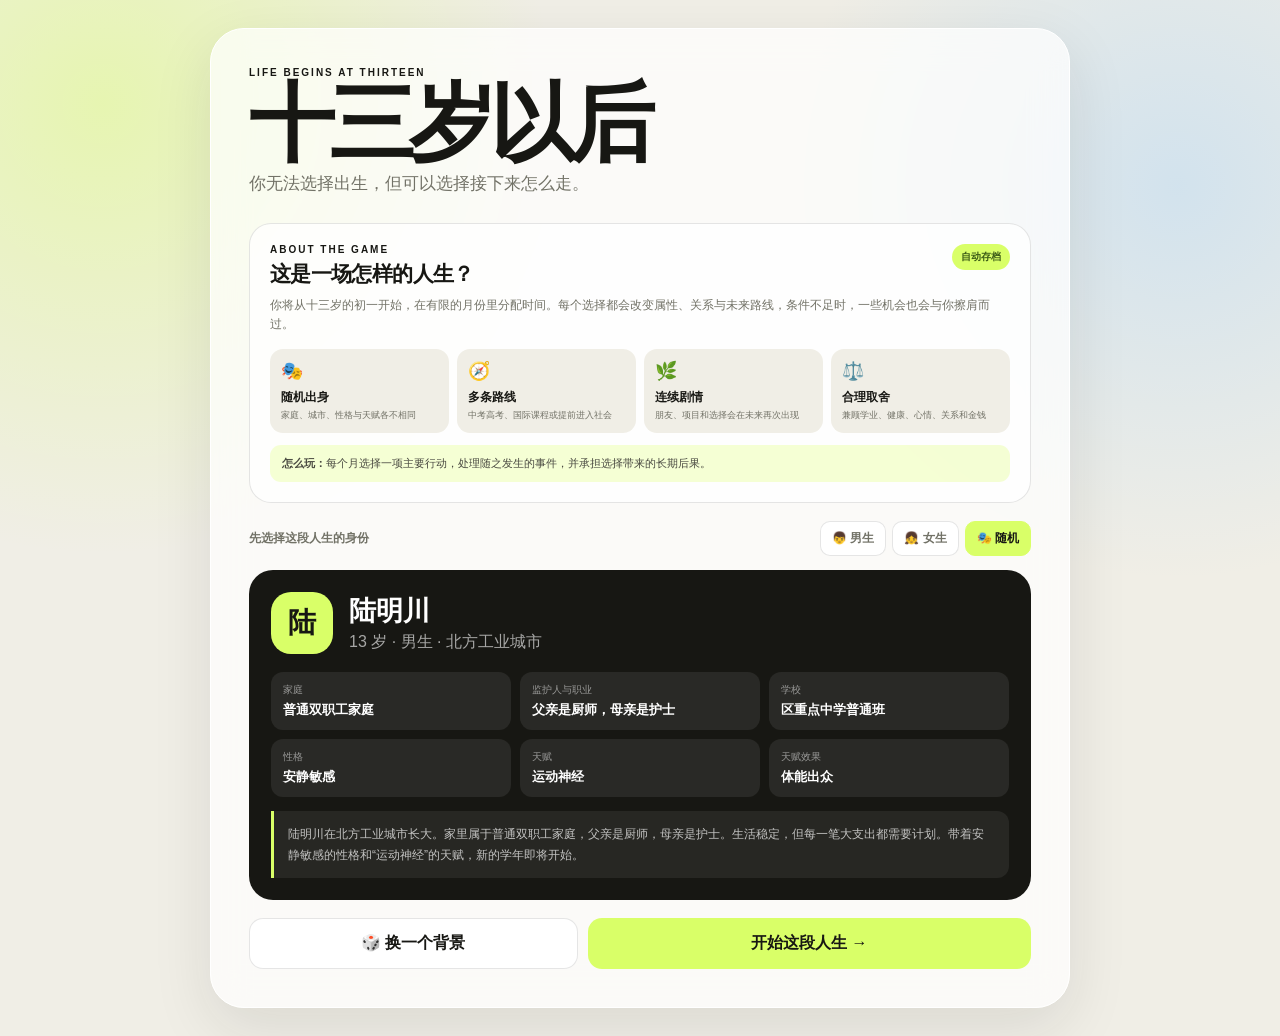
==== life-simulator-v015/index.html @ 071ec34c "Publish v0.15 mobile page" ====
<!doctype html>
<html lang="zh-CN" translate="no" class="notranslate">
<head>
  <meta charset="UTF-8">
  <meta http-equiv="Content-Language" content="zh-CN">
  <meta name="google" content="notranslate">
  <meta name="viewport" content="width=device-width, initial-scale=1.0, viewport-fit=cover">
  <meta name="theme-color" content="#171713">
  <title>十三岁以后｜人生模拟器 v0.15.0</title>
  <meta name="description" content="《十三岁以后》v0.15.0：新增职业技能树与职业专精。">
  <link rel="stylesheet" href="../life-simulator/assets/css/styles.css?v=0.13.0">
</head>
<body>
  <main id="setupScreen" class="setup-screen">
    <section class="intro-card">
      <p class="eyebrow">LIFE BEGINS AT THIRTEEN</p>
      <h1>十三岁以后</h1>
      <p class="lead">你无法选择出生，但可以选择接下来怎么走。</p>
      <section class="game-introduction" aria-labelledby="gameIntroTitle">
        <div class="intro-heading"><div><p class="eyebrow">ABOUT THE GAME</p><h2 id="gameIntroTitle">这是一场怎样的人生？</h2></div><span class="intro-badge">自动存档</span></div>
        <p class="intro-summary">你将从十三岁的初一开始，在有限的月份里分配时间。每个选择都会改变属性、关系与未来路线，条件不足时，一些机会也会与你擦肩而过。</p>
        <div class="intro-features">
          <div><span>🎭</span><strong>随机出身</strong><small>家庭、城市、性格与天赋各不相同</small></div>
          <div><span>🧭</span><strong>多条路线</strong><small>中考高考、国际课程或提前进入社会</small></div>
          <div><span>🌿</span><strong>连续剧情</strong><small>朋友、项目和选择会在未来再次出现</small></div>
          <div><span>⚖️</span><strong>合理取舍</strong><small>兼顾学业、健康、心情、关系和金钱</small></div>
        </div>
        <p class="intro-tip"><strong>怎么玩：</strong>每个月选择一项主要行动，处理随之发生的事件，并承担选择带来的长期后果。</p>
      </section>
      <section class="identity-picker" aria-label="选择人物身份"><span>先选择这段人生的身份</span><div class="identity-options"><button class="identity-button" data-identity="boy" type="button">👦 男生</button><button class="identity-button" data-identity="girl" type="button">👧 女生</button><button class="identity-button active" data-identity="random" type="button">🎭 随机</button></div></section>
      <div id="originCard" class="origin-card"></div>
      <div class="setup-actions"><button id="rerollButton" class="button ghost" type="button">🎲 换一个背景</button><button id="startButton" class="button primary" type="button">开始这段人生 →</button></div>
    </section>
  </main>
  <main id="gameScreen" class="game-screen hidden">
    <header class="topbar"><div><p class="eyebrow">THIRTEEN AND BEYOND</p><h2>十三岁以后</h2></div><div class="topbar-actions"><span id="saveStatus">已自动保存</span><button id="restartButton" class="icon-button" type="button" title="重新开始">↻</button></div></header>
    <section class="dashboard">
      <aside class="profile-panel panel"><div class="avatar" id="avatar">林</div><div class="profile-copy"><p id="lifeStage" class="stage-label">初一 · 九月</p><h1 id="characterName">林知夏</h1><p id="characterLine" class="muted"></p></div><div id="backgroundTags" class="tag-list"></div><div id="goalProgress" class="goals-panel"></div><div class="family-box"><span>家庭情况</span><strong id="familySummary"></strong></div></aside>
      <section class="play-area"><div id="statsGrid" class="stats-grid panel"></div><section class="action-panel panel"><div class="section-heading"><div><p class="eyebrow">THIS MONTH</p><h2>这个月，你把时间花在哪里？</h2></div><span id="monthHint" class="month-hint">选择一项行动推进时间</span></div><div id="actionGrid" class="action-grid"></div></section></section>
      <aside class="memory-panel panel"><div class="section-heading compact"><div><p class="eyebrow">MEMORIES</p><h2>人生记录</h2></div><span id="turnCount" class="turn-count">0 个月</span></div><ol id="memoryList" class="memory-list"></ol></aside>
    </section>
  </main>
  <section id="eventModal" class="event-modal hidden" aria-modal="true" role="dialog"><article class="event-card"><span id="eventIcon" class="event-icon">✦</span><p class="eyebrow">LIFE EVENT</p><h2 id="eventTitle"></h2><p id="eventStory" class="event-story"></p><div id="eventOutcome" class="event-outcome hidden"></div><div id="eventChoices" class="event-choices"></div></article></section>
  <script src="../life-simulator/assets/js/app.js?v=0.13.0"></script>
  <script src="../life-simulator/assets/js/v014-risk.js?v=0.14.0"></script>
  <script src="../life-simulator/assets/js/v014-start.js?v=0.14.1"></script>
  <script src="../life-simulator/assets/js/v014-afterstart.js?v=0.14.2"></script>
  <script src="../life-simulator/assets/js/v015-skill.js?v=0.15.0"></script>
</body>
</html>
---- life-simulator/assets/css/styles.css ----
:root {
  --ink: #171713;
  --paper: #f0eee6;
  --card: rgba(255,255,255,.8);
  --muted: #727267;
  --line: rgba(23,23,19,.11);
  --lime: #d9ff68;
  --orange: #ff9f5a;
  --blue: #8dc8ff;
  --pink: #ff9db5;
  --shadow: 0 20px 60px rgba(34,33,27,.1);
}

* { box-sizing: border-box; }
html, body { min-height: 100%; }
body {
  margin: 0;
  color: var(--ink);
  font-family: "Microsoft YaHei", "PingFang SC", sans-serif;
  background:
    radial-gradient(circle at 8% 10%, rgba(217,255,104,.42), transparent 30%),
    radial-gradient(circle at 92% 18%, rgba(141,200,255,.3), transparent 27%),
    var(--paper);
}
button { font: inherit; cursor: pointer; }
h1, h2, p { margin-top: 0; }
.hidden { display: none !important; }
.eyebrow { margin-bottom: 5px; font-size: 10px; font-weight: 900; letter-spacing: .2em; }
.muted { color: var(--muted); }

.setup-screen { min-height: 100vh; padding: 28px; display: grid; place-items: center; }
.intro-card { width: 100%; max-width: 860px; min-width: 0; padding: 38px; background: rgba(255,255,255,.72); border: 1px solid white; border-radius: 34px; box-shadow: var(--shadow); backdrop-filter: blur(18px); }
.intro-card > h1 { margin-bottom: 7px; font-size: clamp(48px, 9vw, 86px); letter-spacing: -.07em; line-height: .95; }
.lead { margin-bottom: 28px; color: var(--muted); font-size: 17px; }
.game-introduction { margin-bottom: 18px; padding: 20px; background: rgba(255,255,255,.75); border: 1px solid var(--line); border-radius: 22px; }
.intro-heading { display: flex; align-items: flex-start; justify-content: space-between; gap: 14px; }
.intro-heading h2 { margin-bottom: 8px; font-size: 21px; letter-spacing: -.03em; }
.intro-badge { flex: 0 0 auto; padding: 6px 9px; color: #3d5d17; background: var(--lime); border-radius: 999px; font-size: 10px; font-weight: 900; }
.intro-summary { margin-bottom: 14px; color: var(--muted); font-size: 12px; line-height: 1.65; }
.intro-features { display: grid; grid-template-columns: repeat(4, minmax(0, 1fr)); gap: 8px; }
.intro-features > div { min-width: 0; padding: 11px; background: var(--paper); border-radius: 13px; }
.intro-features span { display: block; margin-bottom: 7px; font-size: 18px; }
.intro-features strong { display: block; margin-bottom: 3px; font-size: 12px; }
.intro-features small { display: block; color: var(--muted); font-size: 9px; line-height: 1.45; }
.intro-tip { margin: 12px 0 0; padding: 10px 12px; color: #494940; background: rgba(217,255,104,.28); border-radius: 11px; font-size: 11px; line-height: 1.55; }
.identity-picker { margin-bottom: 14px; display: flex; align-items: center; justify-content: space-between; gap: 12px; }
.identity-picker > span { color: var(--muted); font-size: 12px; font-weight: 800; }
.identity-options { display: flex; gap: 6px; }
.identity-button { padding: 8px 11px; color: var(--muted); background: white; border: 1px solid var(--line); border-radius: 10px; font-size: 12px; font-weight: 800; }
.identity-button.active { color: var(--ink); background: var(--lime); border-color: var(--lime); }
.origin-card { min-width: 0; overflow: hidden; padding: 22px; background: var(--ink); color: white; border-radius: 24px; }
.origin-main { display: flex; align-items: center; gap: 16px; margin-bottom: 18px; }
.origin-main > div:last-child { min-width: 0; }
.origin-avatar { width: 62px; height: 62px; display: grid; place-items: center; flex: 0 0 auto; color: var(--ink); background: var(--lime); border-radius: 20px; font-size: 28px; font-weight: 900; }
.origin-main h2 { margin-bottom: 3px; font-size: 27px; }
.origin-main p { margin-bottom: 0; overflow-wrap: anywhere; color: rgba(255,255,255,.62); }
.origin-grid { display: grid; grid-template-columns: repeat(3, minmax(0, 1fr)); gap: 9px; }
.origin-detail { min-width: 0; padding: 11px 12px; background: rgba(255,255,255,.08); border-radius: 12px; }
.origin-detail span { display: block; margin-bottom: 4px; color: rgba(255,255,255,.52); font-size: 10px; }
.origin-detail strong { display: block; overflow-wrap: anywhere; font-size: 13px; }
.origin-story { margin: 14px 0 0; padding: 13px 14px; color: rgba(255,255,255,.72); background: rgba(255,255,255,.07); border-left: 3px solid var(--lime); border-radius: 0 12px 12px 0; font-size: 12px; line-height: 1.7; }
.setup-actions { margin-top: 18px; display: grid; grid-template-columns: 1fr 1.35fr; gap: 10px; }
.button { padding: 14px 18px; border: 0; border-radius: 14px; font-weight: 900; }
.button.primary { color: var(--ink); background: var(--lime); }
.button.ghost { color: var(--ink); background: white; border: 1px solid var(--line); }

.game-screen { width: min(1500px, calc(100% - 28px)); min-height: 100vh; margin: 0 auto; padding: 14px 0; }
.topbar { height: 60px; display: flex; align-items: center; justify-content: space-between; }
.topbar h2 { margin-bottom: 0; font-size: 24px; letter-spacing: -.04em; }
.topbar-actions { display: flex; align-items: center; gap: 10px; color: var(--muted); font-size: 11px; }
.icon-button { width: 36px; height: 36px; padding: 0; border: 1px solid var(--line); border-radius: 11px; background: rgba(255,255,255,.7); font-size: 20px; }
.dashboard { height: calc(100vh - 88px); display: grid; grid-template-columns: 240px minmax(0, 1fr) 310px; gap: 12px; }
.panel { min-height: 0; padding: 18px; background: var(--card); border: 1px solid white; border-radius: 24px; box-shadow: var(--shadow); backdrop-filter: blur(14px); }

.profile-panel { display: flex; flex-direction: column; }
.avatar { width: 64px; height: 64px; display: grid; place-items: center; margin-bottom: 18px; color: var(--ink); background: var(--lime); border-radius: 20px; font-size: 29px; font-weight: 900; }
.stage-label { width: fit-content; margin-bottom: 8px; padding: 5px 8px; background: var(--ink); color: white; border-radius: 8px; font-size: 11px; font-weight: 800; }
.profile-copy h1 { margin-bottom: 7px; font-size: 31px; letter-spacing: -.05em; }
.profile-copy p { font-size: 12px; line-height: 1.65; }
.tag-list { display: flex; flex-wrap: wrap; gap: 6px; margin-top: 10px; }
.tag { padding: 6px 8px; color: #54544c; background: white; border: 1px solid var(--line); border-radius: 9px; font-size: 11px; font-weight: 700; }
.family-box { margin-top: auto; padding: 14px; background: #e9e5d8; border-radius: 15px; }
.family-box span { display: block; margin-bottom: 5px; color: var(--muted); font-size: 10px; }
.family-box strong { font-size: 12px; line-height: 1.5; }

.play-area { min-width: 0; min-height: 0; display: grid; grid-template-rows: 138px minmax(0, 1fr); gap: 12px; }
.stats-grid { display: grid; grid-template-columns: repeat(6, 1fr); gap: 8px; }
.stat { min-width: 0; padding: 12px; background: white; border: 1px solid var(--line); border-radius: 14px; }
.stat-head { display: flex; align-items: center; justify-content: space-between; gap: 5px; }
.stat-name { color: var(--muted); font-size: 11px; font-weight: 800; }
.stat-value { margin: 7px 0 9px; font-size: 24px; font-weight: 900; }
.stat-bar { height: 5px; overflow: hidden; background: #eceae3; border-radius: 99px; }
.stat-bar i { height: 100%; display: block; border-radius: inherit; background: var(--stat-color, var(--lime)); }

.action-panel { overflow: hidden; }
.section-heading { display: flex; justify-content: space-between; align-items: center; gap: 12px; margin-bottom: 14px; }
.section-heading h2 { margin-bottom: 0; font-size: 19px; }
.section-heading.compact { margin-bottom: 9px; }
.month-hint, .turn-count { color: var(--muted); font-size: 10px; }
.action-grid { height: calc(100% - 58px); display: grid; grid-template-columns: repeat(2, 1fr); grid-template-rows: repeat(3, 1fr); gap: 9px; }
.action-card { min-height: 0; padding: 14px; display: grid; grid-template-columns: 38px 1fr auto; gap: 10px; align-items: center; text-align: left; color: var(--ink); background: white; border: 1px solid var(--line); border-radius: 15px; transition: .15s ease; }
.action-card:hover { transform: translateY(-2px); border-color: rgba(23,23,19,.25); box-shadow: 0 9px 18px rgba(30,30,25,.08); }
.action-card:disabled { cursor: not-allowed; opacity: .48; filter: grayscale(.35); box-shadow: none; transform: none; }
.action-icon { width: 38px; height: 38px; display: grid; place-items: center; border-radius: 12px; background: var(--action-color, #eee); font-size: 18px; }
.action-copy strong { display: block; margin-bottom: 3px; font-size: 13px; }
.action-copy small { color: var(--muted); font-size: 10px; }
.action-cost { max-width: 112px; color: var(--ink); font-size: 10px; font-weight: 900; line-height: 1.45; text-align: right; }
.action-cost small { display: block; color: var(--muted); font-size: 9px; font-weight: 500; }

.memory-panel { overflow: hidden; }
.memory-list { height: calc(100% - 48px); margin: 0; padding: 0; display: flex; flex-direction: column; gap: 7px; list-style: none; overflow: hidden; }
.memory-item { padding: 10px 11px; border-left: 3px solid var(--item-color, var(--lime)); background: white; border-radius: 0 11px 11px 0; }
.memory-item time { display: block; margin-bottom: 3px; color: var(--muted); font-size: 9px; }
.memory-item p { margin-bottom: 0; font-size: 11px; line-height: 1.45; }
.memory-empty { margin: auto; color: var(--muted); text-align: center; font-size: 12px; }

.event-modal { position: fixed; z-index: 20; inset: 0; padding: 20px; display: grid; place-items: center; background: rgba(18,18,15,.58); backdrop-filter: blur(9px); }
.event-card { width: min(570px, 100%); padding: 30px; background: #fbfaf5; border-radius: 28px; box-shadow: 0 28px 90px rgba(0,0,0,.28); }
.event-icon { width: 52px; height: 52px; display: grid; place-items: center; margin-bottom: 18px; background: var(--lime); border-radius: 17px; font-size: 24px; }
.event-card h2 { margin-bottom: 10px; font-size: 27px; letter-spacing: -.04em; }
.event-story { color: var(--muted); line-height: 1.7; }
.event-outcome { display: flex; flex-wrap: wrap; gap: 7px; margin-top: 16px; }
.effect-chip { padding: 7px 10px; border-radius: 9px; font-size: 12px; font-weight: 900; }
.effect-chip.positive { color: #286d47; background: #dcf1e3; }
.effect-chip.negative { color: #9b4039; background: #f4dfdc; }
.effect-chip.neutral { color: var(--muted); background: #eceae3; }
.event-choices { display: grid; gap: 8px; margin-top: 20px; }
.choice-button { padding: 13px 15px; display: flex; justify-content: space-between; gap: 10px; text-align: left; color: var(--ink); background: white; border: 1px solid var(--line); border-radius: 13px; font-weight: 800; }
.choice-button:hover { border-color: var(--ink); }
.choice-button:disabled { cursor: not-allowed; color: #8b8b84; background: #f2f2ed; border-color: #deded6; }
.choice-button.escape-choice { color: #4c563b; background: #eff6dd; border-color: #cfdda9; }
.choice-arrow { color: var(--muted); font-weight: 500; }

@media (max-width: 1050px) {
  .dashboard { height: auto; grid-template-columns: 220px 1fr; }
  .memory-panel { grid-column: 1 / -1; min-height: 250px; }
  .memory-list { height: auto; display: grid; grid-template-columns: repeat(3, 1fr); }
}

@media (max-width: 720px), (max-device-width: 720px) {
  html, body { width: 100%; overflow-x: clip; }
  .setup-screen { min-width: 0; display: block; padding: max(12px, env(safe-area-inset-top)) 12px max(12px, env(safe-area-inset-bottom)); }
  .intro-card { width: 100%; max-width: 100%; min-width: 0; margin: 0 auto; overflow: hidden; padding: 22px 16px; border-radius: 24px; }
  .intro-card > h1 { font-size: clamp(43px, 14vw, 58px); }
  .lead { margin-bottom: 20px; font-size: 14px; }
  .game-introduction { margin-bottom: 14px; padding: 14px; border-radius: 18px; }
  .intro-heading h2 { font-size: 18px; }
  .intro-summary { font-size: 11px; }
  .intro-features { grid-template-columns: repeat(2, minmax(0, 1fr)); gap: 6px; }
  .intro-features > div { padding: 9px; }
  .intro-features span { display: inline; margin: 0 4px 0 0; font-size: 15px; }
  .intro-features strong { display: inline; font-size: 11px; }
  .intro-features small { margin-top: 3px; font-size: 8px; }
  .intro-tip { padding: 9px 10px; font-size: 10px; }
  .origin-grid { grid-template-columns: repeat(2, minmax(0, 1fr)); }
  .identity-picker { align-items: stretch; flex-direction: column; }
  .identity-options { width: 100%; min-width: 0; display: grid; grid-template-columns: repeat(3, minmax(0, 1fr)); }
  .identity-button { min-width: 0; padding: 8px 4px; white-space: nowrap; }
  .origin-card { width: 100%; min-width: 0; padding: 18px; border-radius: 21px; }
  .origin-main { gap: 12px; margin-bottom: 14px; }
  .origin-avatar { width: 54px; height: 54px; border-radius: 17px; font-size: 24px; }
  .origin-main h2 { font-size: 24px; }
  .origin-main p { font-size: 12px; }
  .origin-detail { min-width: 0; padding: 9px 10px; }
  .origin-detail strong { font-size: 12px; line-height: 1.45; word-break: break-word; }
  .origin-story { max-height: 105px; overflow-y: auto; padding: 11px 12px; font-size: 11px; line-height: 1.6; }
  .setup-actions { grid-template-columns: 1fr; }
  .button { min-height: 48px; }
  .game-screen { width: min(calc(100% - 16px), 600px); padding: max(4px, env(safe-area-inset-top)) 0 max(10px, env(safe-area-inset-bottom)); }
  .topbar { height: 52px; padding: 0 3px; }
  .topbar h2 { font-size: 20px; }
  .topbar-actions { gap: 6px; }
  .topbar-actions > span { display: none; }
  .dashboard { display: block; }
  .panel { margin-bottom: 8px; padding: 12px; border-radius: 18px; box-shadow: 0 10px 30px rgba(34,33,27,.08); }
  .profile-panel { display: grid; grid-template-columns: 50px minmax(0, 1fr); gap: 0 11px; }
  .avatar { width: 48px; height: 48px; margin: 0; border-radius: 15px; font-size: 23px; }
  .stage-label { margin-bottom: 4px; padding: 3px 6px; font-size: 9px; }
  .profile-copy h1 { margin-bottom: 2px; font-size: 24px; }
  .profile-copy p { margin-bottom: 0; font-size: 10px; line-height: 1.4; }
  .tag-list, .family-box { grid-column: 1 / -1; }
  .tag-list { flex-wrap: nowrap; margin: 9px -12px 0; padding: 0 12px 3px; overflow-x: auto; scrollbar-width: none; }
  .tag-list::-webkit-scrollbar { display: none; }
  .tag { flex: 0 0 auto; padding: 5px 7px; font-size: 9px; }
  .family-box { margin-top: 7px; padding: 9px 10px; }
  .family-box span { margin-bottom: 2px; }
  .family-box strong { display: -webkit-box; overflow: hidden; font-size: 10px; line-height: 1.45; -webkit-line-clamp: 2; -webkit-box-orient: vertical; }
  .play-area { display: block; }
  .stats-grid { grid-template-columns: repeat(3, minmax(0, 1fr)); gap: 6px; }
  .stat { padding: 8px 9px; border-radius: 12px; }
  .stat-name { font-size: 9px; }
  .stat-value { margin: 3px 0 5px; font-size: 19px; }
  .stat-bar { height: 4px; }
  .action-panel { min-height: 0; overflow: visible; }
  .action-grid { height: auto; grid-template-columns: repeat(2, minmax(0, 1fr)); grid-template-rows: none; grid-auto-rows: minmax(78px, auto); gap: 7px; }
  .action-card { min-width: 0; padding: 9px; grid-template-columns: 32px minmax(0, 1fr); grid-template-rows: auto auto; gap: 4px 7px; border-radius: 13px; }
  .action-icon { width: 32px; height: 32px; border-radius: 10px; font-size: 16px; }
  .action-copy { min-width: 0; }
  .action-copy strong { margin-bottom: 0; overflow-wrap: anywhere; font-size: 12px; line-height: 1.25; }
  .action-copy small { display: none; }
  .action-cost { max-width: none; grid-column: 1 / -1; overflow-wrap: anywhere; font-size: 9px; line-height: 1.3; text-align: left; }
  .action-cost small { display: inline; margin-left: 5px; font-size: 8px; }
  .section-heading { align-items: flex-start; }
  .section-heading h2 { font-size: 17px; line-height: 1.3; }
  .month-hint { display: none; }
  .memory-list { grid-template-columns: 1fr; }
  .memory-item { padding: 9px 10px; }
  .memory-item:nth-child(n+6) { display: none; }
  .event-modal { padding: max(8px, env(safe-area-inset-top)) 8px max(8px, env(safe-area-inset-bottom)); place-items: end center; }
  .event-card { width: 100%; max-height: calc(100dvh - 16px); overflow-y: auto; overscroll-behavior: contain; padding: 18px 16px; border-radius: 22px; }
  .event-icon { width: 42px; height: 42px; margin-bottom: 10px; border-radius: 13px; font-size: 20px; }
  .event-card h2 { margin-bottom: 7px; font-size: 22px; }
  .event-story { margin-bottom: 0; font-size: 13px; line-height: 1.6; }
  .event-outcome { margin-top: 11px; }
  .event-choices { gap: 7px; margin-top: 13px; }
  .choice-button { min-height: 46px; padding: 11px 12px; font-size: 13px; line-height: 1.4; }
}

@media (max-width: 350px), (max-device-width: 350px) {
  .action-grid { grid-template-columns: 1fr; grid-auto-rows: minmax(66px, auto); }
  .action-card { grid-template-columns: 32px minmax(0, 1fr) auto; grid-template-rows: auto; }
  .action-cost { max-width: 92px; grid-column: auto; text-align: right; }
  .action-cost small { display: block; margin-left: 0; }
}

.goals-panel {
  grid-column: 1 / -1;
  margin-top: 10px;
  padding: 12px;
  background: rgba(255,255,255,.7);
  border: 1px solid var(--line);
  border-radius: 14px;
}

.goal-item {
  display: grid;
  grid-template-columns: 24px minmax(0, 1fr);
  gap: 9px;
  align-items: center;
}

.goal-item + .goal-item {
  margin-top: 10px;
}

.goal-icon {
  font-size: 19px;
}

.goal-details strong,
.goal-details small {
  display: block;
  overflow-wrap: anywhere;
}

.goal-details strong {
  margin-bottom: 5px;
  font-size: 12px;
}

.goal-details small {
  color: var(--muted);
  font-size: 10px;
}

.goal-bar {
  grid-column: 1 / -1;
  height: 5px;
  overflow: hidden;
  background: #eceae3;
  border-radius: 99px;
}

.goal-bar i {
  display: block;
  height: 100%;
  background: var(--lime);
  border-radius: inherit;
}
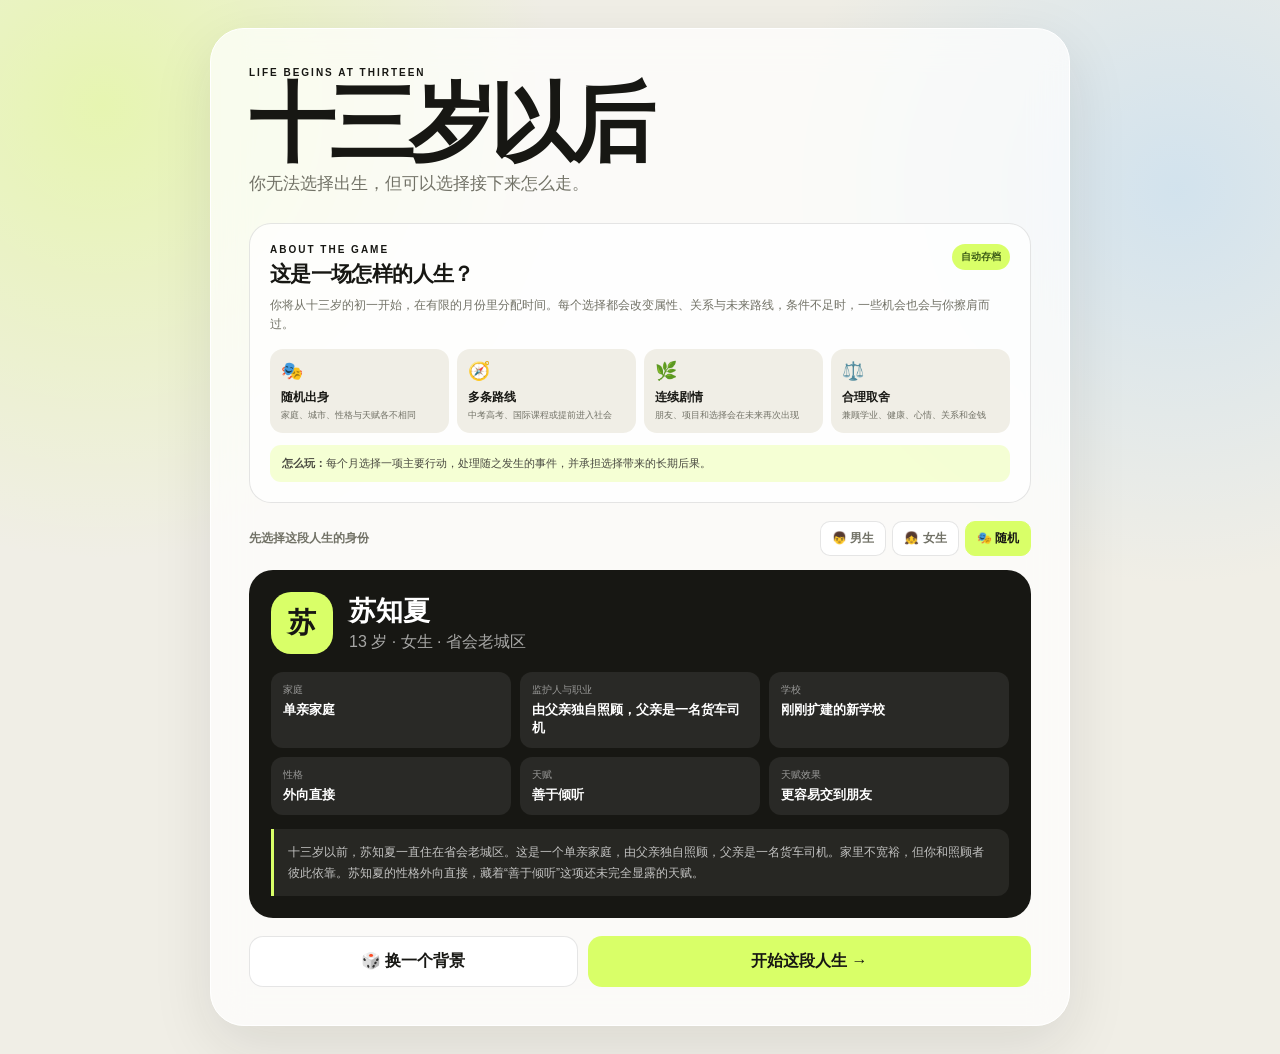
==== commit 498ee650: "Load v0.15 finalize patch" ====
--- a/life-simulator-v015/index.html
+++ b/life-simulator-v015/index.html
@@ -19,32 +19,20 @@
       <section class="game-introduction" aria-labelledby="gameIntroTitle">
         <div class="intro-heading"><div><p class="eyebrow">ABOUT THE GAME</p><h2 id="gameIntroTitle">这是一场怎样的人生？</h2></div><span class="intro-badge">自动存档</span></div>
         <p class="intro-summary">你将从十三岁的初一开始，在有限的月份里分配时间。每个选择都会改变属性、关系与未来路线，条件不足时，一些机会也会与你擦肩而过。</p>
-        <div class="intro-features">
-          <div><span>🎭</span><strong>随机出身</strong><small>家庭、城市、性格与天赋各不相同</small></div>
-          <div><span>🧭</span><strong>多条路线</strong><small>中考高考、国际课程或提前进入社会</small></div>
-          <div><span>🌿</span><strong>连续剧情</strong><small>朋友、项目和选择会在未来再次出现</small></div>
-          <div><span>⚖️</span><strong>合理取舍</strong><small>兼顾学业、健康、心情、关系和金钱</small></div>
-        </div>
+        <div class="intro-features"><div><span>🎭</span><strong>随机出身</strong><small>家庭、城市、性格与天赋各不相同</small></div><div><span>🧭</span><strong>多条路线</strong><small>中考高考、国际课程或提前进入社会</small></div><div><span>🌿</span><strong>连续剧情</strong><small>朋友、项目和选择会在未来再次出现</small></div><div><span>⚖️</span><strong>合理取舍</strong><small>兼顾学业、健康、心情、关系和金钱</small></div></div>
         <p class="intro-tip"><strong>怎么玩：</strong>每个月选择一项主要行动，处理随之发生的事件，并承担选择带来的长期后果。</p>
       </section>
       <section class="identity-picker" aria-label="选择人物身份"><span>先选择这段人生的身份</span><div class="identity-options"><button class="identity-button" data-identity="boy" type="button">👦 男生</button><button class="identity-button" data-identity="girl" type="button">👧 女生</button><button class="identity-button active" data-identity="random" type="button">🎭 随机</button></div></section>
-      <div id="originCard" class="origin-card"></div>
-      <div class="setup-actions"><button id="rerollButton" class="button ghost" type="button">🎲 换一个背景</button><button id="startButton" class="button primary" type="button">开始这段人生 →</button></div>
+      <div id="originCard" class="origin-card"></div><div class="setup-actions"><button id="rerollButton" class="button ghost" type="button">🎲 换一个背景</button><button id="startButton" class="button primary" type="button">开始这段人生 →</button></div>
     </section>
   </main>
-  <main id="gameScreen" class="game-screen hidden">
-    <header class="topbar"><div><p class="eyebrow">THIRTEEN AND BEYOND</p><h2>十三岁以后</h2></div><div class="topbar-actions"><span id="saveStatus">已自动保存</span><button id="restartButton" class="icon-button" type="button" title="重新开始">↻</button></div></header>
-    <section class="dashboard">
-      <aside class="profile-panel panel"><div class="avatar" id="avatar">林</div><div class="profile-copy"><p id="lifeStage" class="stage-label">初一 · 九月</p><h1 id="characterName">林知夏</h1><p id="characterLine" class="muted"></p></div><div id="backgroundTags" class="tag-list"></div><div id="goalProgress" class="goals-panel"></div><div class="family-box"><span>家庭情况</span><strong id="familySummary"></strong></div></aside>
-      <section class="play-area"><div id="statsGrid" class="stats-grid panel"></div><section class="action-panel panel"><div class="section-heading"><div><p class="eyebrow">THIS MONTH</p><h2>这个月，你把时间花在哪里？</h2></div><span id="monthHint" class="month-hint">选择一项行动推进时间</span></div><div id="actionGrid" class="action-grid"></div></section></section>
-      <aside class="memory-panel panel"><div class="section-heading compact"><div><p class="eyebrow">MEMORIES</p><h2>人生记录</h2></div><span id="turnCount" class="turn-count">0 个月</span></div><ol id="memoryList" class="memory-list"></ol></aside>
-    </section>
-  </main>
+  <main id="gameScreen" class="game-screen hidden"><header class="topbar"><div><p class="eyebrow">THIRTEEN AND BEYOND</p><h2>十三岁以后</h2></div><div class="topbar-actions"><span id="saveStatus">已自动保存</span><button id="restartButton" class="icon-button" type="button" title="重新开始">↻</button></div></header><section class="dashboard"><aside class="profile-panel panel"><div class="avatar" id="avatar">林</div><div class="profile-copy"><p id="lifeStage" class="stage-label">初一 · 九月</p><h1 id="characterName">林知夏</h1><p id="characterLine" class="muted"></p></div><div id="backgroundTags" class="tag-list"></div><div id="goalProgress" class="goals-panel"></div><div class="family-box"><span>家庭情况</span><strong id="familySummary"></strong></div></aside><section class="play-area"><div id="statsGrid" class="stats-grid panel"></div><section class="action-panel panel"><div class="section-heading"><div><p class="eyebrow">THIS MONTH</p><h2>这个月，你把时间花在哪里？</h2></div><span id="monthHint" class="month-hint">选择一项行动推进时间</span></div><div id="actionGrid" class="action-grid"></div></section></section><aside class="memory-panel panel"><div class="section-heading compact"><div><p class="eyebrow">MEMORIES</p><h2>人生记录</h2></div><span id="turnCount" class="turn-count">0 个月</span></div><ol id="memoryList" class="memory-list"></ol></aside></section></main>
   <section id="eventModal" class="event-modal hidden" aria-modal="true" role="dialog"><article class="event-card"><span id="eventIcon" class="event-icon">✦</span><p class="eyebrow">LIFE EVENT</p><h2 id="eventTitle"></h2><p id="eventStory" class="event-story"></p><div id="eventOutcome" class="event-outcome hidden"></div><div id="eventChoices" class="event-choices"></div></article></section>
   <script src="../life-simulator/assets/js/app.js?v=0.13.0"></script>
   <script src="../life-simulator/assets/js/v014-risk.js?v=0.14.0"></script>
   <script src="../life-simulator/assets/js/v014-start.js?v=0.14.1"></script>
   <script src="../life-simulator/assets/js/v014-afterstart.js?v=0.14.2"></script>
   <script src="../life-simulator/assets/js/v015-skill.js?v=0.15.0"></script>
+  <script src="../life-simulator/assets/js/v015-finalize.js?v=0.15.1"></script>
 </body>
 </html>
